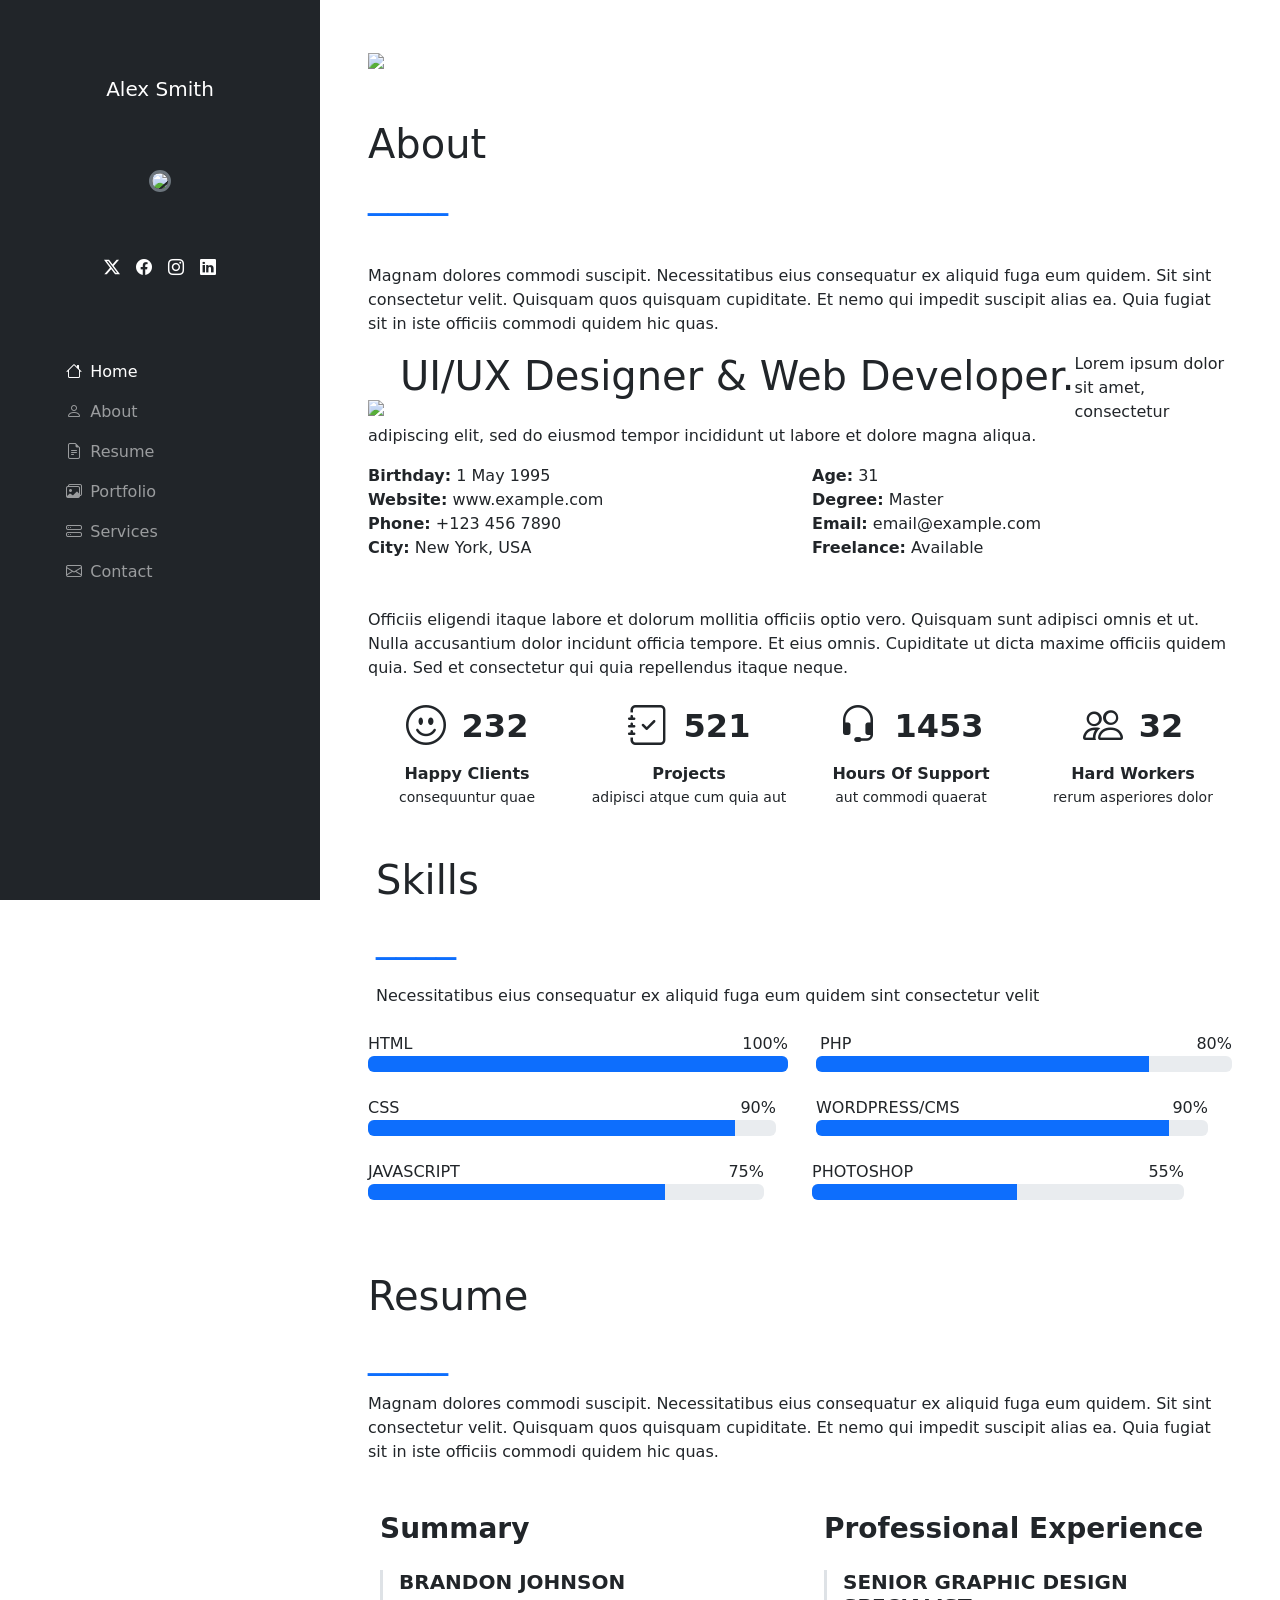
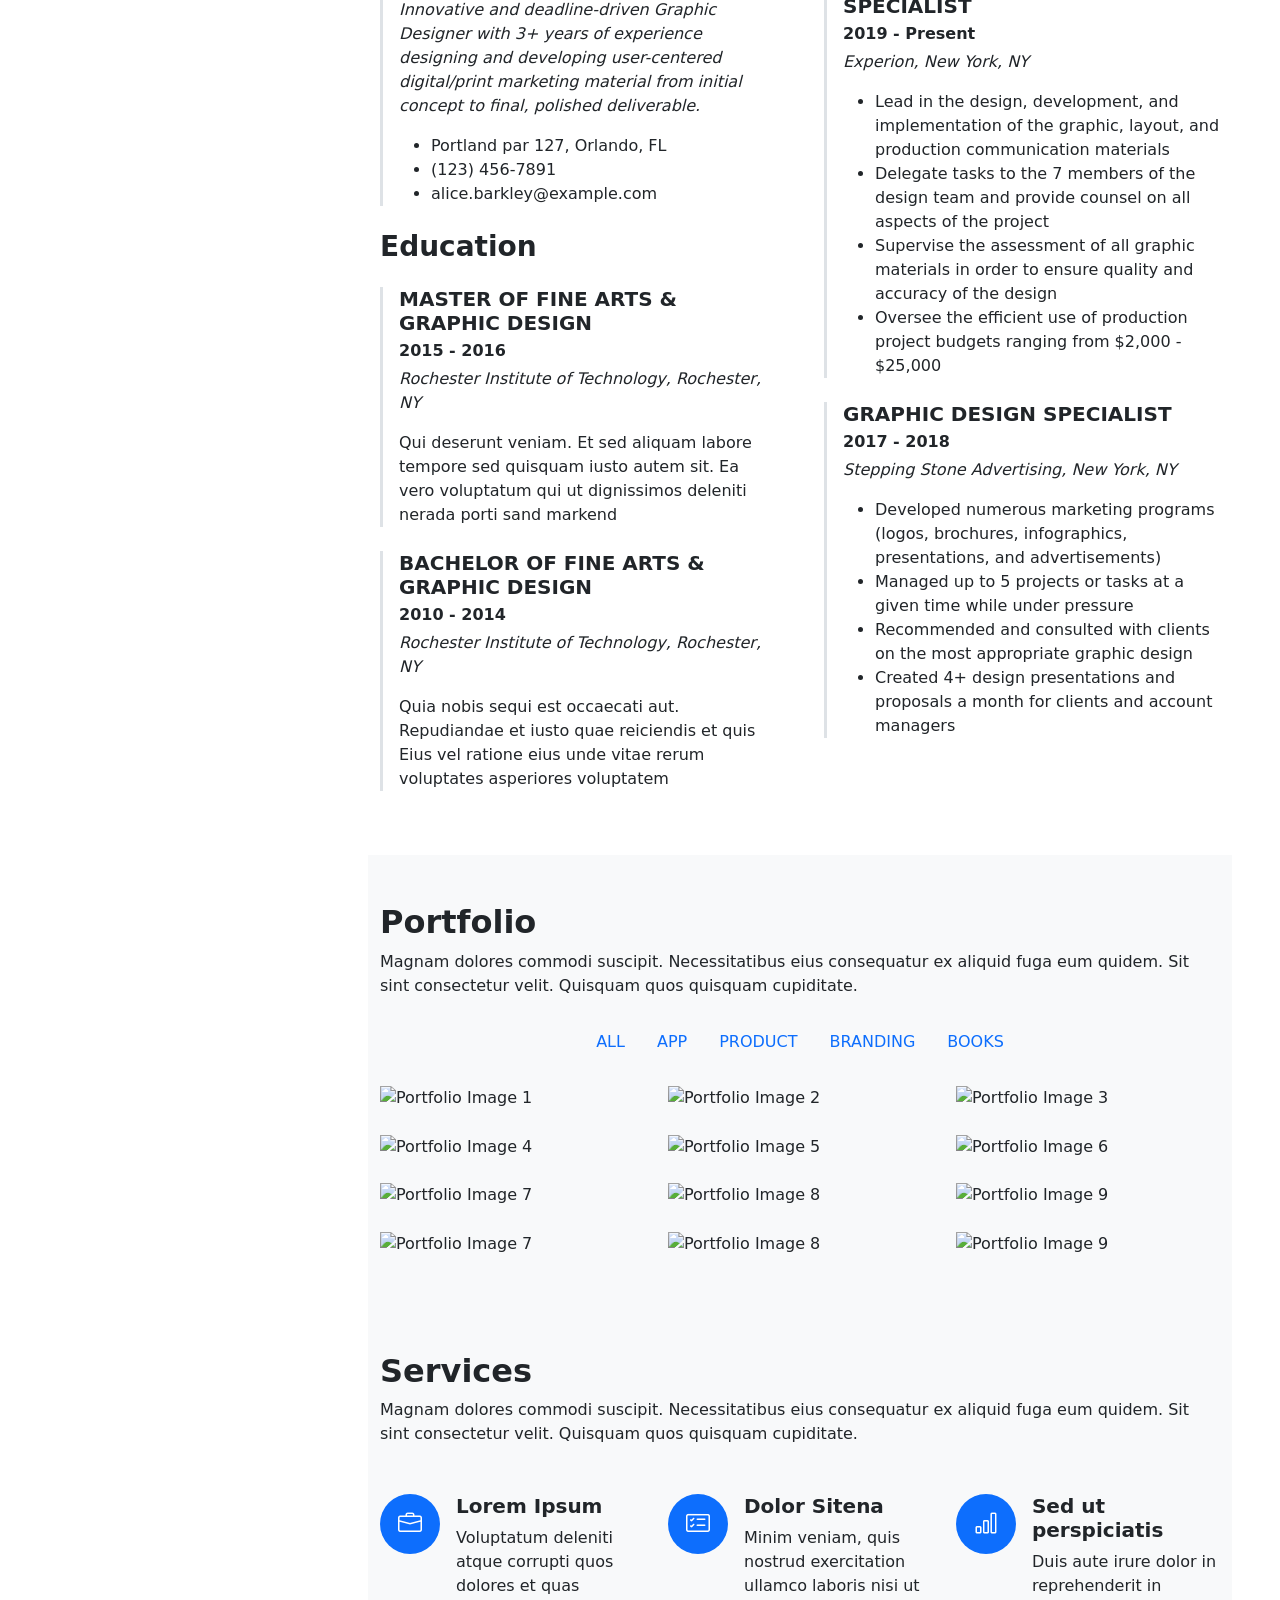
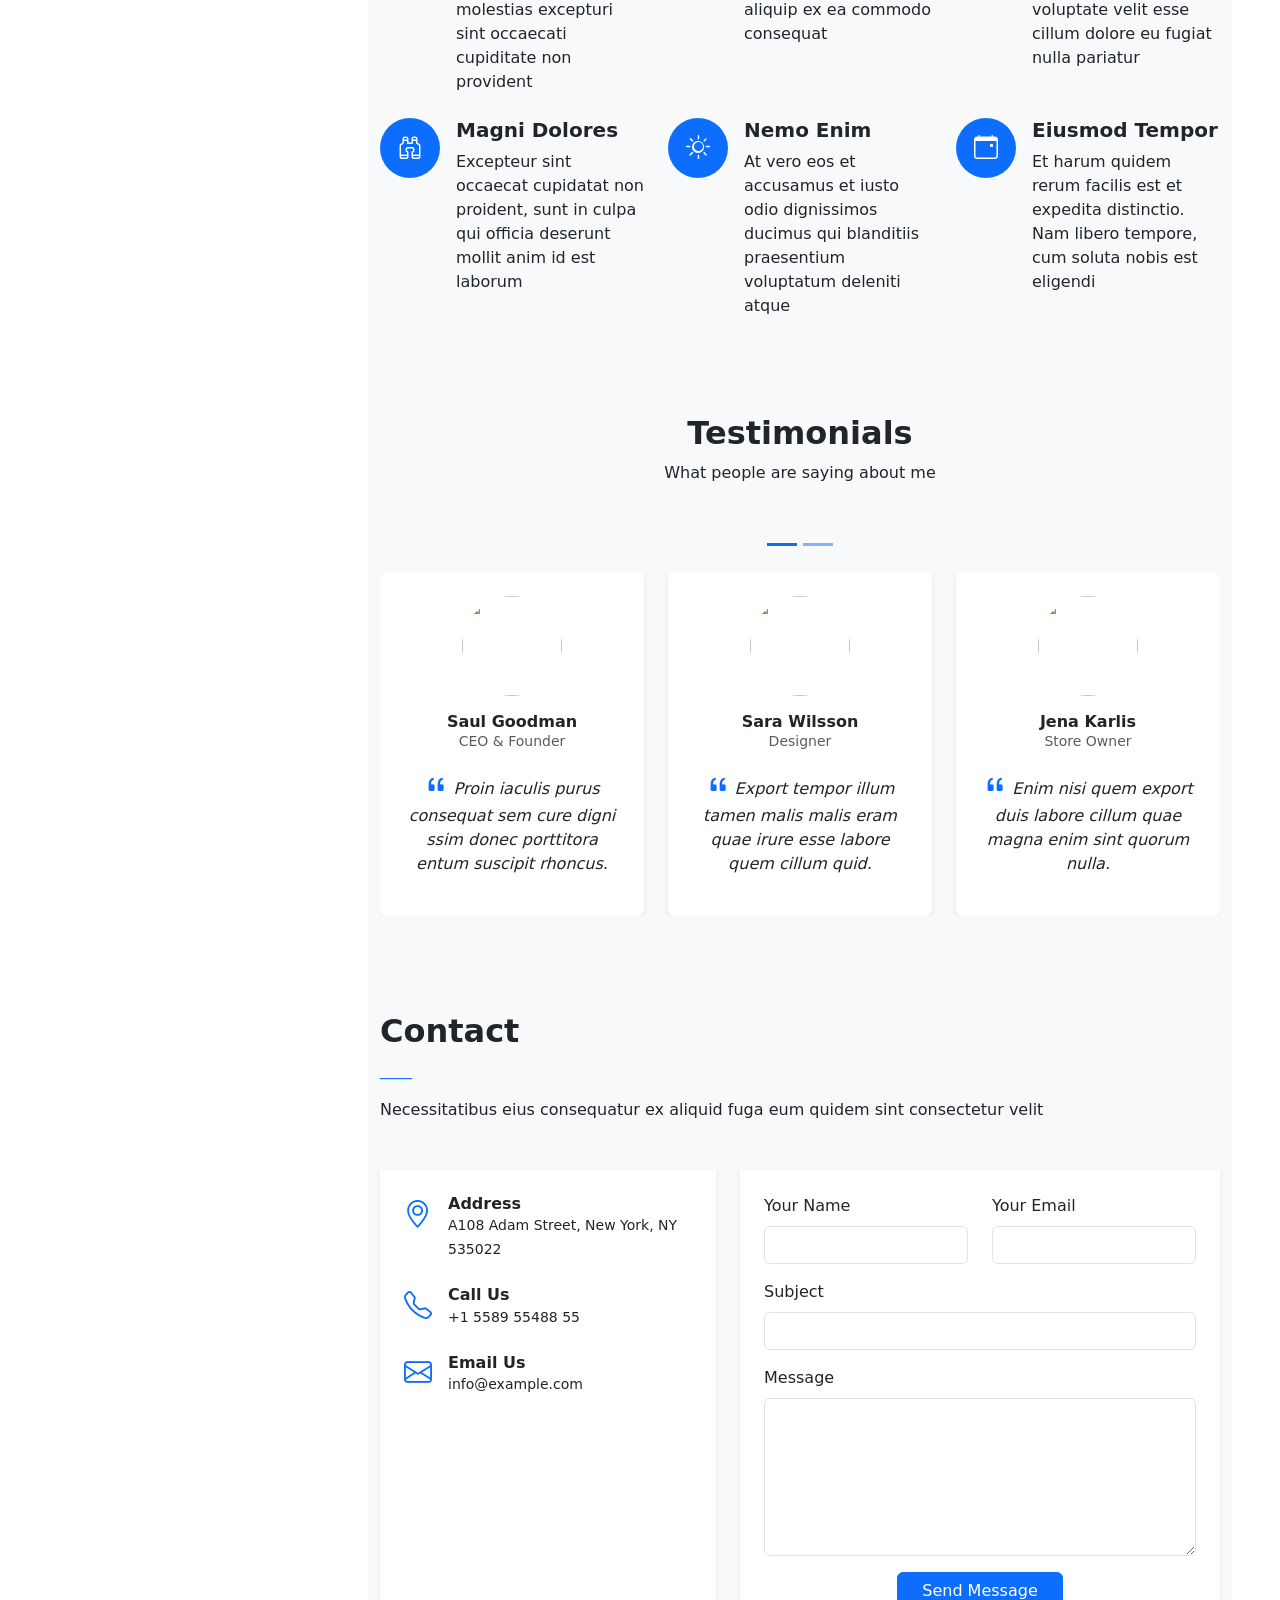
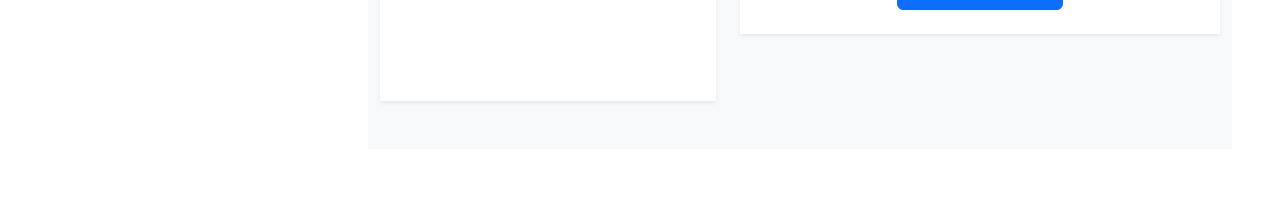
==== index.html @ 9febc0ba "Add files via upload" ====
<!DOCTYPE html>
<html lang="en">

<head>
    <meta charset="UTF-8">
    <meta name="viewport" content="width=device-width, initial-scale=1">

    <title>Responsive Sidebar</title>

    <link href="https://cdn.jsdelivr.net/npm/bootstrap@5.3.3/dist/css/bootstrap.min.css" rel="stylesheet">
    <link href="https://cdn.jsdelivr.net/npm/bootstrap-icons@1.11.3/font/bootstrap-icons.css" rel="stylesheet">

    <script src="https://cdn.jsdelivr.net/npm/bootstrap@5.3.3/dist/js/bootstrap.bundle.min.js"></script>
</head>

<body>

    <div class="container-fluid">

        <div class="row">

            <nav
                class="col-lg-3 col-12 bg-dark navbar navbar-dark navbar-expand-lg flex-lg-column p-4 position-fixed vh-100">

                <a class="h1 navbar-brand m-5" href="#">Alex Smith</a>

                <button class="navbar-toggler" type="button" data-bs-toggle="collapse" data-bs-target="#menu">
                    <span class="navbar-toggler-icon"></span>
                </button>

                <div class="collapse navbar-collapse flex-lg-column mt-3" id="menu">

                    <div class="text-center w-100 mb-3">
                        <img src="./man1.jfif" class="img-fluid rounded-circle border border-3 border-secondary mb-5"
                            width="120">
                    </div>

                    <div class="d-flex justify-content-center gap-3 mb-4">
                        <i class="bi bi-twitter-x text-white"></i>
                        <i class="bi bi-facebook text-white"></i>
                        <i class="bi bi-instagram text-white"></i>
                        <i class="bi bi-linkedin text-white"></i>
                    </div>

                    <ul class="navbar-nav flex-column w-100 m-5">

                        <li class="nav-item">
                            <a class="nav-link active" href="#">
                                <i class="bi bi-house me-2"></i>Home
                            </a>
                        </li>

                        <li class="nav-item">
                            <a class="nav-link" href="#section1">
                                <i class="bi bi-person me-2"></i>About
                            </a>
                        </li>

                        <li class="nav-item">
                            <a class="nav-link" href="#section2">
                                <i class="bi bi-file-earmark-text me-2"></i>Resume
                            </a>
                        </li>

                        <li class="nav-item">
                            <a class="nav-link" href="#section3">
                                <i class="bi bi-images me-2"></i>Portfolio
                            </a>
                        </li>

                        <li class="nav-item">
                            <a class="nav-link" href="#section4">
                                <i class="bi bi-hdd-stack me-2"></i>Services
                            </a>
                        </li>

                        <li class="nav-item">
                            <a class="nav-link" href="#section5">
                                <i class="bi bi-envelope me-2 mb-5"></i>Contact
                            </a>
                        </li>

                    </ul>

                </div>
            </nav>

            <div class="col-lg-9 offset-lg-3 col-12 p-5">
                <img src="./man1.jfif" class="w-100">
                <div class="col h1 mb-0 mt-5" id="section1">About</div>
                <div class="text-primary h1 mt-0">____</div>
                <p class="mt-5">Magnam dolores commodi suscipit. Necessitatibus eius consequatur ex aliquid fuga eum
                    quidem. Sit sint consectetur velit. Quisquam quos quisquam cupiditate. Et nemo qui impedit suscipit
                    alias ea. Quia fugiat sit in iste officiis commodi quidem hic quas.</p>
                <div class="container"></div>
                <img src="./man1.jfif" class="mt-5 me-3" style="float:left">
                <div class=" h1" style="float:left">UI/UX Designer & Web Developer.</div>
                <p>Lorem ipsum dolor sit amet, consectetur adipiscing elit, sed do eiusmod tempor incididunt ut labore
                    et dolore magna aliqua.</p>
                <div class="row">
                    <div class="col"><b>Birthday:</b> 1 May 1995</div>
                    <div class="col"><b>Age:</b> 31</div>
                </div>
                <div class="row">
                    <div class="col"><b>Website:</b> www.example.com</div>
                    <div class="col"><b>Degree:</b> Master</div>
                </div>
                <div class="row">
                    <div class="col"><b>Phone:</b> +123 456 7890</div>
                    <div class="col"><b>Email:</b> email@example.com</div>
                </div>
                <div class="row">
                    <div class="col mb-5"><b>City:</b> New York, USA</div>
                    <div class="col"><b>Freelance:</b> Available</div>
                </div>
                <p class="justify-content-end">Officiis eligendi itaque labore et dolorum mollitia officiis optio vero.
                    Quisquam sunt adipisci omnis et ut. Nulla accusantium dolor incidunt officia tempore. Et eius omnis.
                    Cupiditate ut dicta maxime officiis quidem quia. Sed et consectetur qui quia repellendus itaque
                    neque.</p>
                <div class="row text-center g-4">
                    <div class="col-12 col-sm-6 col-lg-3">
                        <div class="d-flex align-items-center justify-content-center mb-2">
                            <i class="bi bi-emoji-smile fs-1 me-3"></i>
                            <h2 class="mb-0 fw-bold">232</h2>
                        </div>
                        <h6 class="fw-semibold mb-1">Happy Clients</h6>
                        <p class="mb-0 small">consequuntur quae</p>
                    </div>
                    <div class="col-12 col-sm-6 col-lg-3">
                        <div class="d-flex align-items-center justify-content-center mb-2">
                            <i class="bi bi-journal-check fs-1 me-3"></i>
                            <h2 class="mb-0 fw-bold">521</h2>
                        </div>
                        <h6 class="fw-semibold mb-1">Projects</h6>
                        <p class="mb-0 small">adipisci atque cum quia aut</p>
                    </div>
                    <div class="col-12 col-sm-6 col-lg-3">
                        <div class="d-flex align-items-center justify-content-center mb-2">
                            <i class="bi bi-headset fs-1 me-3"></i>
                            <h2 class="mb-0 fw-bold">1453</h2>
                        </div>
                        <h6 class="fw-semibold mb-1">Hours Of Support</h6>
                        <p class="mb-0 small">aut commodi quaerat</p>
                    </div>
                    <div class="col-12 col-sm-6 col-lg-3">
                        <div class="d-flex align-items-center justify-content-center mb-2">
                            <i class="bi bi-people fs-1 me-3"></i>
                            <h2 class="mb-0 fw-bold">32</h2>
                        </div>
                        <h6 class="fw-semibold mb-1">Hard Workers</h6>
                        <p class="mb-0 small">rerum asperiores dolor</p>
                    </div>
                    <div class="col my-5">
                        <div class="row h1 ms-2">Skills</div>
                        <div class="row text-primary h1 mt-0 ms-2">____</div>
                        <p class="row ms-2 my-4">Necessitatibus eius consequatur ex aliquid fuga eum quidem sint
                            consectetur velit</p>
                        <div class="row">
                            <div class="mb-4 col">
                                <div class="d-flex justify-content-between">
                                    <span>HTML</span>
                                    <span>100%</span>
                                </div>
                                <div class="progress">
                                    <div class="progress-bar" role="progressbar" style="width: 100%"></div>
                                </div>
                            </div>
                            <div class="mb-4 col">
                                <div class="d-flex justify-content-between">
                                    <span class="ms-2">PHP</span>
                                    <span>80%</span>
                                </div>
                                <div class="progress ms-1">
                                    <div class="progress-bar" role="progressbar" style="width: 80%"></div>
                                </div>
                            </div>
                            <div class="row">
                                <div class="mb-4 col">
                                    <div class="d-flex justify-content-between">
                                        <span>CSS</span>
                                        <span>90%</span>
                                    </div>
                                    <div class="progress">
                                        <div class="progress-bar" role="progressbar" style="width: 90%"></div>
                                    </div>
                                </div>
                                <div class="mb-4 col">
                                    <div class="d-flex justify-content-between">
                                        <span class="ms-3">WORDPRESS/CMS</span>
                                        <span>90%</span>
                                    </div>
                                    <div class="progress ms-3">
                                        <div class="progress-bar" role="progressbar" style="width: 90%"></div>
                                    </div>
                                </div>
                                <div class="row">
                                    <div class="mb-4 col">
                                        <div class="d-flex justify-content-between">
                                            <span>JAVASCRIPT</span>
                                            <span>75%</span>
                                        </div>
                                        <div class="progress">
                                            <div class="progress-bar" role="progressbar" style="width: 75%"></div>
                                        </div>
                                    </div>
                                    <div class="mb-4 col">
                                        <div class="d-flex justify-content-between">
                                            <span class="ms-4">PHOTOSHOP</span>
                                            <span>55%</span>
                                        </div>
                                        <div class="progress ms-4">
                                            <div class="progress-bar" role="progressbar" style="width: 55%"></div>
                                        </div>
                                    </div>
                                </div>
                            </div>
                        </div>
                    </div>
                </div>
                <div class="h1" id="section2">Resume</div>
                <div class="h1 text-primary">____</div>
                <div class="mt-3">Magnam dolores commodi suscipit. Necessitatibus eius consequatur ex aliquid fuga eum
                    quidem. Sit sint consectetur velit. Quisquam quos quisquam cupiditate. Et nemo qui impedit suscipit
                    alias ea. Quia fugiat sit in iste officiis commodi quidem hic quas.</div>
                <section class="py-5">
                    <div class="container">

                        <div class="row g-5">

                            <div class="col-lg-6">

                                <h3 class="fw-bold mb-4">Summary</h3>

                                <div class="border-start border-3 ps-3 mb-4">
                                    <h5 class="fw-bold mb-1">BRANDON JOHNSON</h5>
                                    <p class="fst-italic">
                                        Innovative and deadline-driven Graphic Designer with 3+ years of experience
                                        designing
                                        and developing user-centered digital/print marketing material from initial
                                        concept to final,
                                        polished deliverable.
                                    </p>
                                    <ul class="mb-0">
                                        <li>Portland par 127, Orlando, FL</li>
                                        <li>(123) 456-7891</li>
                                        <li>alice.barkley@example.com</li>
                                    </ul>
                                </div>

                                <h3 class="fw-bold mb-4">Education</h3>

                                <div class="border-start border-3 ps-3 mb-4">
                                    <h5 class="fw-bold mb-1">MASTER OF FINE ARTS & GRAPHIC DESIGN</h5>
                                    <p class="fw-semibold mb-1">2015 - 2016</p>
                                    <p class="fst-italic">Rochester Institute of Technology, Rochester, NY</p>
                                    <p>
                                        Qui deserunt veniam. Et sed aliquam labore tempore sed quisquam iusto autem sit.
                                        Ea vero voluptatum qui ut dignissimos deleniti nerada porti sand markend
                                    </p>
                                </div>

                                <div class="border-start border-3 ps-3">
                                    <h5 class="fw-bold mb-1">BACHELOR OF FINE ARTS & GRAPHIC DESIGN</h5>
                                    <p class="fw-semibold mb-1">2010 - 2014</p>
                                    <p class="fst-italic">Rochester Institute of Technology, Rochester, NY</p>
                                    <p>
                                        Quia nobis sequi est occaecati aut. Repudiandae et iusto quae reiciendis et quis
                                        Eius vel ratione eius unde vitae rerum voluptates asperiores voluptatem
                                    </p>
                                </div>

                            </div>

                            <div class="col-lg-6">

                                <h3 class="fw-bold mb-4">Professional Experience</h3>

                                <div class="border-start border-3 ps-3 mb-4">
                                    <h5 class="fw-bold mb-1">SENIOR GRAPHIC DESIGN SPECIALIST</h5>
                                    <p class="fw-semibold mb-1">2019 - Present</p>
                                    <p class="fst-italic">Experion, New York, NY</p>
                                    <ul>
                                        <li>Lead in the design, development, and implementation of the graphic, layout,
                                            and production communication materials</li>
                                        <li>Delegate tasks to the 7 members of the design team and provide counsel on
                                            all aspects of the project</li>
                                        <li>Supervise the assessment of all graphic materials in order to ensure quality
                                            and accuracy of the design</li>
                                        <li>Oversee the efficient use of production project budgets ranging from $2,000
                                            - $25,000</li>
                                    </ul>
                                </div>

                                <div class="border-start border-3 ps-3">
                                    <h5 class="fw-bold mb-1">GRAPHIC DESIGN SPECIALIST</h5>
                                    <p class="fw-semibold mb-1">2017 - 2018</p>
                                    <p class="fst-italic">Stepping Stone Advertising, New York, NY</p>
                                    <ul>
                                        <li>Developed numerous marketing programs (logos, brochures, infographics,
                                            presentations, and advertisements)</li>
                                        <li>Managed up to 5 projects or tasks at a given time while under pressure</li>
                                        <li>Recommended and consulted with clients on the most appropriate graphic
                                            design</li>
                                        <li>Created 4+ design presentations and proposals a month for clients and
                                            account managers</li>
                                    </ul>
                                </div>

                            </div>

                        </div>

                    </div>
                </section>
                <section class="py-5 bg-light">
                    <div class="container">

                        <div class="mb-4">
                            <h2 class="fw-bold" id="section3">Portfolio</h2>
                            <p>
                                Magnam dolores commodi suscipit. Necessitatibus eius consequatur ex aliquid fuga eum
                                quidem.
                                Sit sint consectetur velit. Quisquam quos quisquam cupiditate.
                            </p>
                        </div>

                        <ul class="nav justify-content-center mb-4">
                            <li class="nav-item"><a class="nav-link active"
                                    href="https://www.bing.com/images/search?q=google+images&form=HDRSC3&first=1">ALL</a>
                            </li>
                            <li class="nav-item"><a class="nav-link" href="#">APP</a></li>
                            <li class="nav-item"><a class="nav-link" href="#">PRODUCT</a></li>
                            <li class="nav-item"><a class="nav-link" href="#">BRANDING</a></li>
                            <li class="nav-item"><a class="nav-link" href="#">BOOKS</a></li>
                        </ul>

                        <div class="row g-4">

                            <div class="col-12 col-md-6 col-lg-4">
                                <img src="./phone.jpg" class="img-fluid" alt="Portfolio Image 1">
                            </div>

                            <div class="col-12 col-md-6 col-lg-4">
                                <img src="./watch.jfif" class="img-fluid" alt="Portfolio Image 2">
                            </div>

                            <div class="col-12 col-md-6 col-lg-4">
                                <img src="./cosmetic.jfif" class="img-fluid" alt="Portfolio Image 3">
                            </div>

                            <div class="col-12 col-md-6 col-lg-4">
                                <img src="book2.jfif" class="img-fluid" alt="Portfolio Image 4">
                            </div>

                            <div class="col-12 col-md-6 col-lg-4">
                                <img src="phone2.jfif" class="img-fluid" alt="Portfolio Image 5">
                            </div>

                            <div class="col-12 col-md-6 col-lg-4">
                                <img src="camera.jfif" class="img-fluid" alt="Portfolio Image 6">
                            </div>

                            <div class="col-12 col-md-6 col-lg-4">
                                <img src="cosmetic2.jfif" class="img-fluid" alt="Portfolio Image 7">
                            </div>

                            <div class="col-12 col-md-6 col-lg-4">
                                <img src="./man1.jfif" class="img-fluid" alt="Portfolio Image 8">
                            </div>

                            <div class="col-12 col-md-6 col-lg-4">
                                <img src="phone2.jfif" class="img-fluid" alt="Portfolio Image 9">
                            </div>

                            <div class="col-12 col-md-6 col-lg-4">
                                <img src="./daisy.jpg" class="img-fluid" alt="Portfolio Image 7">
                            </div>

                            <div class="col-12 col-md-6 col-lg-4">
                                <img src="man.jfif" class="img-fluid" alt="Portfolio Image 8">
                            </div>

                            <div class="col-12 col-md-6 col-lg-4">
                                <img src="phone3.jfif" class="img-fluid" alt="Portfolio Image 9">
                            </div>

                        </div>

                    </div>
                </section>
                <section class="py-5 bg-light">
                    <div class="container">

                        <div class="mb-5">
                            <h2 class="fw-bold" id="section4">Services</h2>
                            <p>
                                Magnam dolores commodi suscipit. Necessitatibus eius consequatur ex aliquid fuga eum
                                quidem.
                                Sit sint consectetur velit. Quisquam quos quisquam cupiditate.
                            </p>
                        </div>

                        <div class="row g-4">

                            <div class="col-12 col-md-6 col-lg-4">
                                <div class="d-flex">
                                    <div class="me-3">
                                        <div class="d-flex align-items-center justify-content-center rounded-circle bg-primary text-white"
                                            style="width:60px; height:60px;">
                                            <i class="bi bi-briefcase fs-4"></i>
                                        </div>
                                    </div>
                                    <div>
                                        <h5 class="fw-bold">Lorem Ipsum</h5>
                                        <p class="mb-0">
                                            Voluptatum deleniti atque corrupti quos dolores et quas molestias excepturi
                                            sint occaecati cupiditate non provident
                                        </p>
                                    </div>
                                </div>
                            </div>

                            <div class="col-12 col-md-6 col-lg-4">
                                <div class="d-flex">
                                    <div class="me-3">
                                        <div class="d-flex align-items-center justify-content-center rounded-circle bg-primary text-white"
                                            style="width:60px; height:60px;">
                                            <i class="bi bi-card-checklist fs-4"></i>
                                        </div>
                                    </div>
                                    <div>
                                        <h5 class="fw-bold">Dolor Sitena</h5>
                                        <p class="mb-0">
                                            Minim veniam, quis nostrud exercitation ullamco laboris nisi ut aliquip ex
                                            ea commodo consequat
                                        </p>
                                    </div>
                                </div>
                            </div>

                            <div class="col-12 col-md-6 col-lg-4">
                                <div class="d-flex">
                                    <div class="me-3">
                                        <div class="d-flex align-items-center justify-content-center rounded-circle bg-primary text-white"
                                            style="width:60px; height:60px;">
                                            <i class="bi bi-bar-chart fs-4"></i>
                                        </div>
                                    </div>
                                    <div>
                                        <h5 class="fw-bold">Sed ut perspiciatis</h5>
                                        <p class="mb-0">
                                            Duis aute irure dolor in reprehenderit in voluptate velit esse cillum dolore
                                            eu fugiat nulla pariatur
                                        </p>
                                    </div>
                                </div>
                            </div>

                            <div class="col-12 col-md-6 col-lg-4">
                                <div class="d-flex">
                                    <div class="me-3">
                                        <div class="d-flex align-items-center justify-content-center rounded-circle bg-primary text-white"
                                            style="width:60px; height:60px;">
                                            <i class="bi bi-binoculars fs-4"></i>
                                        </div>
                                    </div>
                                    <div>
                                        <h5 class="fw-bold">Magni Dolores</h5>
                                        <p class="mb-0">
                                            Excepteur sint occaecat cupidatat non proident, sunt in culpa qui officia
                                            deserunt mollit anim id est laborum
                                        </p>
                                    </div>
                                </div>
                            </div>

                            <div class="col-12 col-md-6 col-lg-4">
                                <div class="d-flex">
                                    <div class="me-3">
                                        <div class="d-flex align-items-center justify-content-center rounded-circle bg-primary text-white"
                                            style="width:60px; height:60px;">
                                            <i class="bi bi-brightness-high fs-4"></i>
                                        </div>
                                    </div>
                                    <div>
                                        <h5 class="fw-bold">Nemo Enim</h5>
                                        <p class="mb-0">
                                            At vero eos et accusamus et iusto odio dignissimos ducimus qui blanditiis
                                            praesentium voluptatum deleniti atque
                                        </p>
                                    </div>
                                </div>
                            </div>

                            <div class="col-12 col-md-6 col-lg-4">
                                <div class="d-flex">
                                    <div class="me-3">
                                        <div class="d-flex align-items-center justify-content-center rounded-circle bg-primary text-white"
                                            style="width:60px; height:60px;">
                                            <i class="bi bi-calendar-event fs-4"></i>
                                        </div>
                                    </div>
                                    <div>
                                        <h5 class="fw-bold">Eiusmod Tempor</h5>
                                        <p class="mb-0">
                                            Et harum quidem rerum facilis est et expedita distinctio. Nam libero
                                            tempore, cum soluta nobis est eligendi
                                        </p>
                                    </div>
                                </div>
                            </div>

                        </div>

                    </div>
                </section>
                <section class="py-5 bg-light">
                    <div class="container">

                        <div class="text-center mb-5">
                            <h2 class="fw-bold">Testimonials</h2>
                            <p>What people are saying about me</p>
                        </div>

                        <div id="testimonialCarousel" class="carousel slide" data-bs-ride="carousel">

                            <div class="carousel-indicators position-static mt-4">
                                <button type="button" data-bs-target="#testimonialCarousel" data-bs-slide-to="0"
                                    class="active bg-primary" aria-current="true" aria-label="Slide 1"></button>

                                <button type="button" data-bs-target="#testimonialCarousel" data-bs-slide-to="1"
                                    class="bg-primary" aria-label="Slide 2"></button>
                            </div>

                            <div class="carousel-inner">

                                <div class="carousel-item active">
                                    <div class="row g-4">

                                        <div class="col-12 col-md-6 col-lg-4">
                                            <div class="card border-0 shadow-sm h-100 text-center p-4">
                                                <img src="https://randomuser.me/api/portraits/men/32.jpg"
                                                    class="rounded-circle mx-auto mb-3" width="100" height="100" alt="">
                                                <h6 class="fw-bold mb-0">Saul Goodman</h6>
                                                <small class="text-muted d-block mb-3">CEO & Founder</small>
                                                <p class="fst-italic">
                                                    <i class="bi bi-quote text-primary fs-4"></i>
                                                    Proin iaculis purus consequat sem cure digni ssim donec porttitora
                                                    entum suscipit rhoncus.
                                                </p>
                                            </div>
                                        </div>

                                        <div class="col-12 col-md-6 col-lg-4">
                                            <div class="card border-0 shadow-sm h-100 text-center p-4">
                                                <img src="https://randomuser.me/api/portraits/women/44.jpg"
                                                    class="rounded-circle mx-auto mb-3" width="100" height="100" alt="">
                                                <h6 class="fw-bold mb-0">Sara Wilsson</h6>
                                                <small class="text-muted d-block mb-3">Designer</small>
                                                <p class="fst-italic">
                                                    <i class="bi bi-quote text-primary fs-4"></i>
                                                    Export tempor illum tamen malis malis eram quae irure esse labore
                                                    quem cillum quid.
                                                </p>
                                            </div>
                                        </div>

                                        <div class="col-12 col-lg-4 d-none d-lg-block">
                                            <div class="card border-0 shadow-sm h-100 text-center p-4">
                                                <img src="https://randomuser.me/api/portraits/women/68.jpg"
                                                    class="rounded-circle mx-auto mb-3" width="100" height="100" alt="">
                                                <h6 class="fw-bold mb-0">Jena Karlis</h6>
                                                <small class="text-muted d-block mb-3">Store Owner</small>
                                                <p class="fst-italic">
                                                    <i class="bi bi-quote text-primary fs-4"></i>
                                                    Enim nisi quem export duis labore cillum quae magna enim sint
                                                    quorum nulla.
                                                </p>
                                            </div>
                                        </div>

                                    </div>
                                </div>

                                <div class="carousel-item">
                                    <div class="row g-4">

                                        <div class="col-12 col-md-6 col-lg-4">
                                            <div class="card border-0 shadow-sm h-100 text-center p-4">
                                                <img src="https://randomuser.me/api/portraits/men/45.jpg"
                                                    class="rounded-circle mx-auto mb-3" width="100" height="100" alt="">
                                                <h6 class="fw-bold mb-0">Matt Brandon</h6>
                                                <small class="text-muted d-block mb-3">Freelancer</small>
                                                <p class="fst-italic">
                                                    <i class="bi bi-quote text-primary fs-4"></i>
                                                    Fugiat enim eram quae cillum dolore dolor amet nulla culpa multos
                                                    export minim.
                                                </p>
                                            </div>
                                        </div>

                                        <div class="col-12 col-md-6 col-lg-4">
                                            <div class="card border-0 shadow-sm h-100 text-center p-4">
                                                <img src="https://randomuser.me/api/portraits/men/12.jpg"
                                                    class="rounded-circle mx-auto mb-3" width="100" height="100" alt="">
                                                <h6 class="fw-bold mb-0">John Larson</h6>
                                                <small class="text-muted d-block mb-3">Entrepreneur</small>
                                                <p class="fst-italic">
                                                    <i class="bi bi-quote text-primary fs-4"></i>
                                                    Quis quorum aliqua sint quem legam fore sunt eram irure aliqua
                                                    veniam.
                                                </p>
                                            </div>
                                        </div>

                                        <div class="col-12 col-lg-4 d-none d-lg-block">
                                            <div class="card border-0 shadow-sm h-100 text-center p-4">
                                                <img src="https://randomuser.me/api/portraits/women/65.jpg"
                                                    class="rounded-circle mx-auto mb-3" width="100" height="100" alt="">
                                                <h6 class="fw-bold mb-0">Anna Smith</h6>
                                                <small class="text-muted d-block mb-3">Manager</small>
                                                <p class="fst-italic">
                                                    <i class="bi bi-quote text-primary fs-4"></i>
                                                    Proin iaculis purus consequat sem cure digni ssim donec
                                                    porttitora entum.
                                                </p>
                                            </div>
                                        </div>

                                    </div>
                                </div>

                            </div>

                        </div>

                    </div>
                </section>
                <section class="py-5 bg-light">
                    <div class="container">

                        <div class="mb-5">
                            <h2 class="fw-bold" id="section5">Contact</h2>
                            <div class="text-primary">____</div>
                            <p class="mt-3">
                                Necessitatibus eius consequatur ex aliquid fuga eum quidem sint consectetur velit
                            </p>
                        </div>

                        <div class="row g-4">

                            <div class="col-lg-5">
                                <div class="bg-white p-4 shadow-sm h-100">

                                    <div class="d-flex mb-4">
                                        <i class="bi bi-geo-alt fs-3 text-primary me-3"></i>
                                        <div>
                                            <h6 class="fw-bold mb-0">Address</h6>
                                            <small>A108 Adam Street, New York, NY 535022</small>
                                        </div>
                                    </div>

                                    <div class="d-flex mb-4">
                                        <i class="bi bi-telephone fs-3 text-primary me-3"></i>
                                        <div>
                                            <h6 class="fw-bold mb-0">Call Us</h6>
                                            <small>+1 5589 55488 55</small>
                                        </div>
                                    </div>

                                    <div class="d-flex mb-4">
                                        <i class="bi bi-envelope fs-3 text-primary me-3"></i>
                                        <div>
                                            <h6 class="fw-bold mb-0">Email Us</h6>
                                            <small>info@example.com</small>
                                        </div>
                                    </div>

                                    <iframe
                                        src="https://maps.google.com/maps?q=New%20York&t=&z=13&ie=UTF8&iwloc=&output=embed"
                                        class="w-100" height="250" loading="lazy">
                                    </iframe>

                                </div>
                            </div>

                            <div class="col-lg-7">
                                <div class="bg-white p-4 shadow-sm">

                                    <form>

                                        <div class="row">
                                            <div class="col-md-6 mb-3">
                                                <label class="form-label">Your Name</label>
                                                <input type="text" class="form-control">
                                            </div>

                                            <div class="col-md-6 mb-3">
                                                <label class="form-label">Your Email</label>
                                                <input type="email" class="form-control">
                                            </div>
                                        </div>

                                        <div class="mb-3">
                                            <label class="form-label">Subject</label>
                                            <input type="text" class="form-control">
                                        </div>

                                        <div class="mb-3">
                                            <label class="form-label">Message</label>
                                            <textarea class="form-control" rows="6"></textarea>
                                        </div>

                                        <div class="text-center">
                                            <button class="btn btn-primary px-4">
                                                Send Message
                                            </button>
                                        </div>

                                    </form>

                                </div>
                            </div>

                        </div>

                    </div>
                </section>
            </div>

</body>

</html>
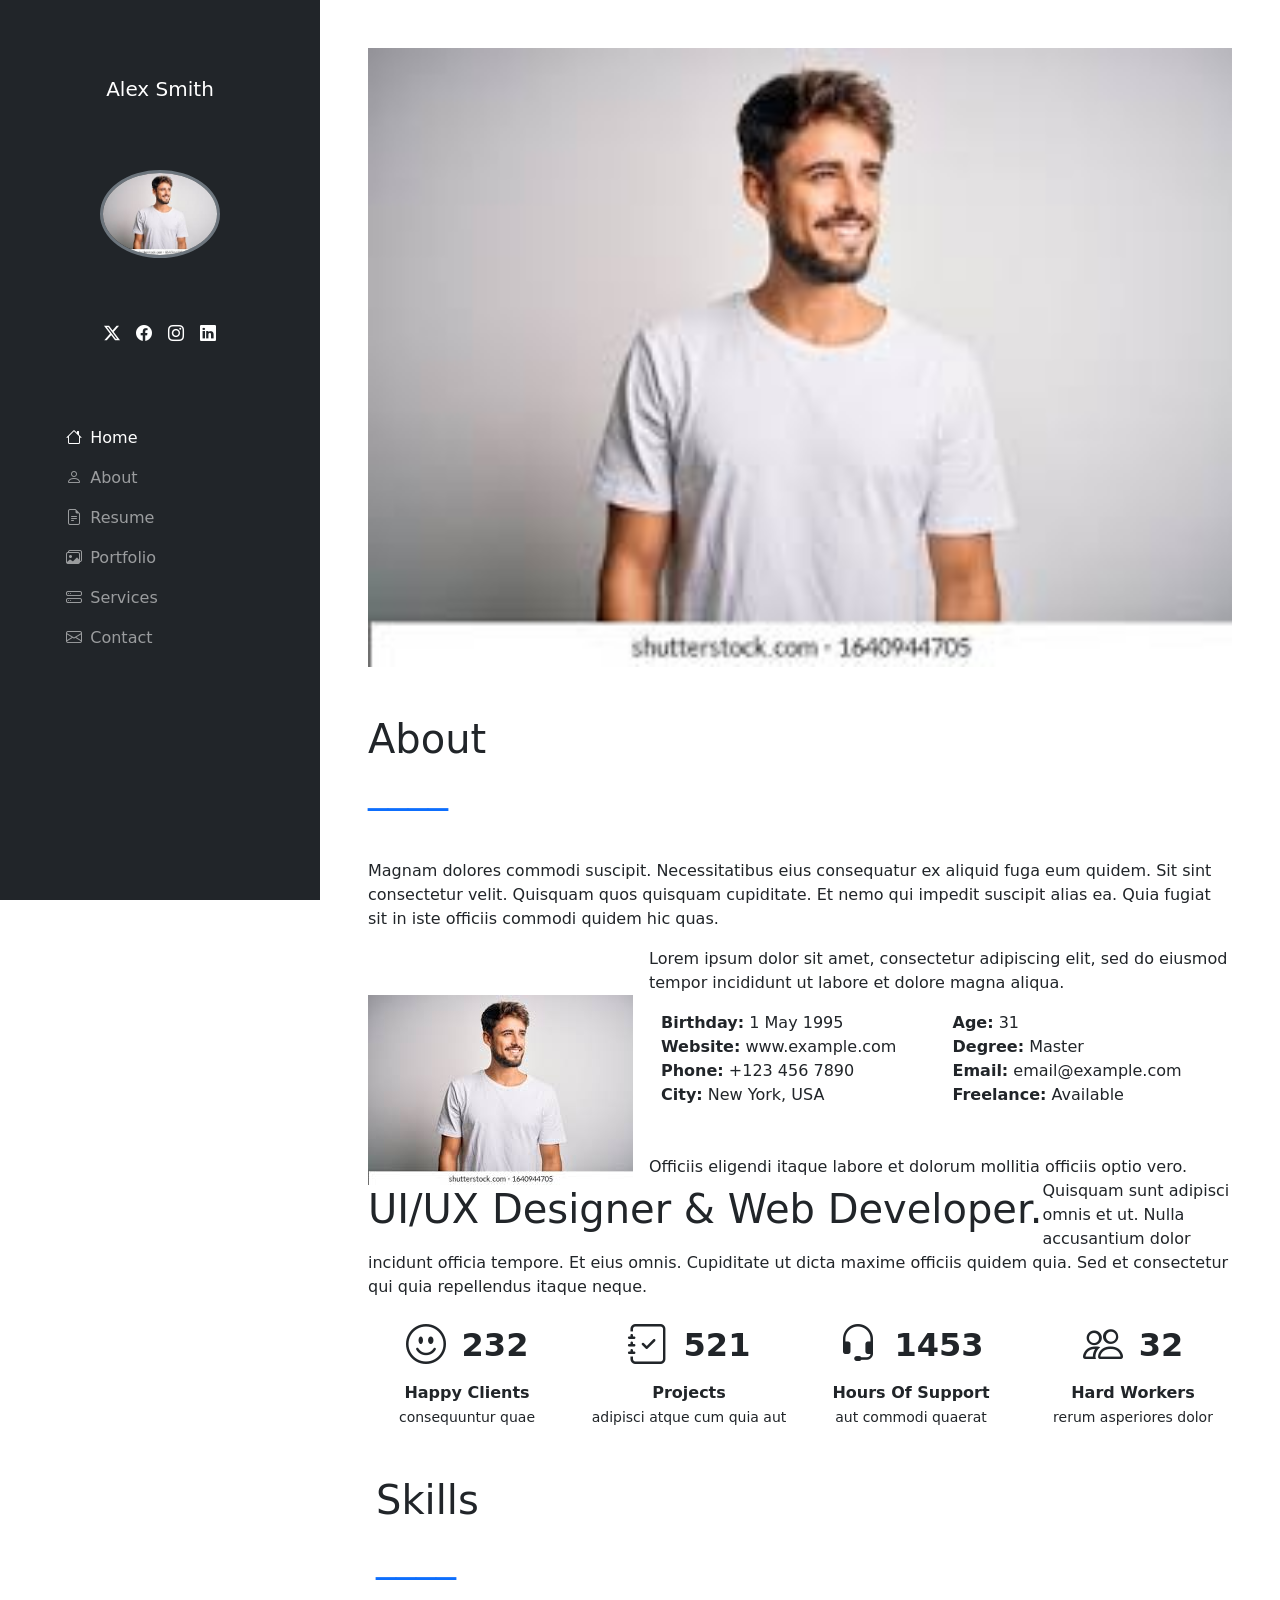
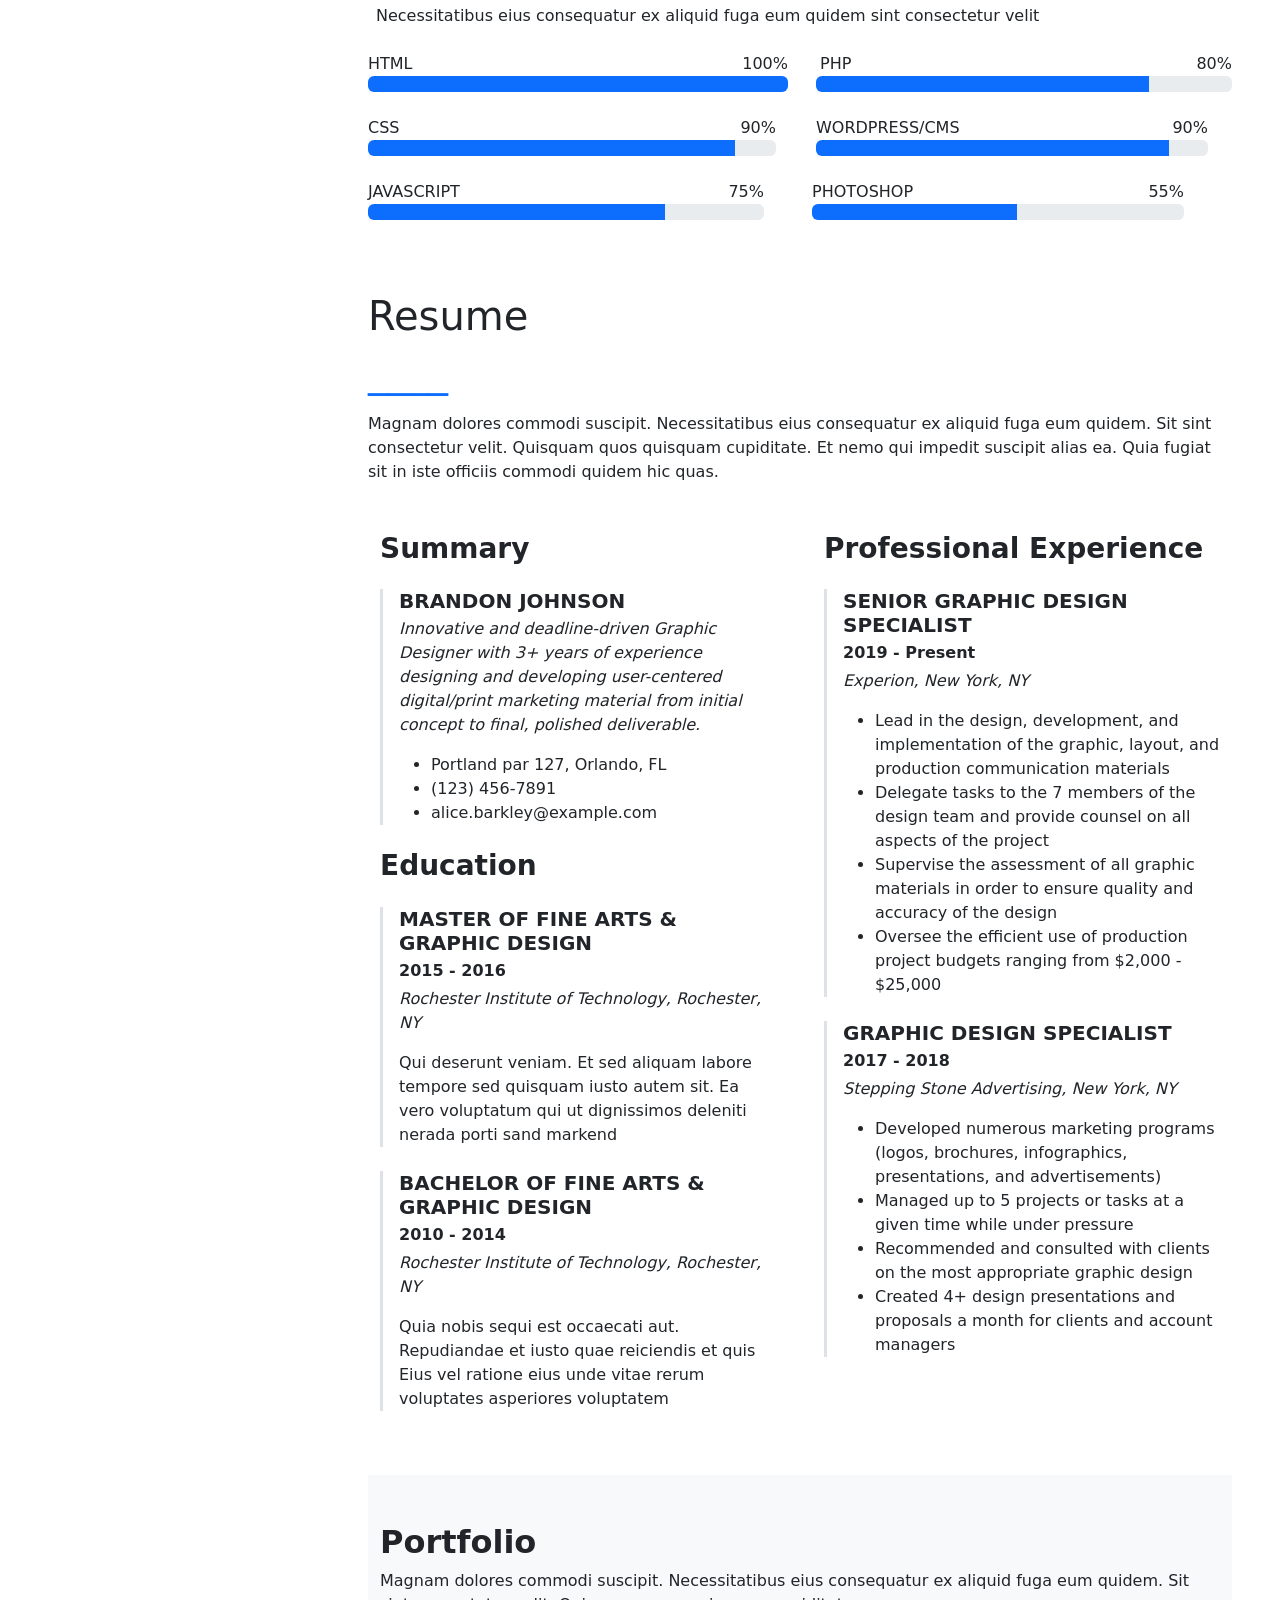
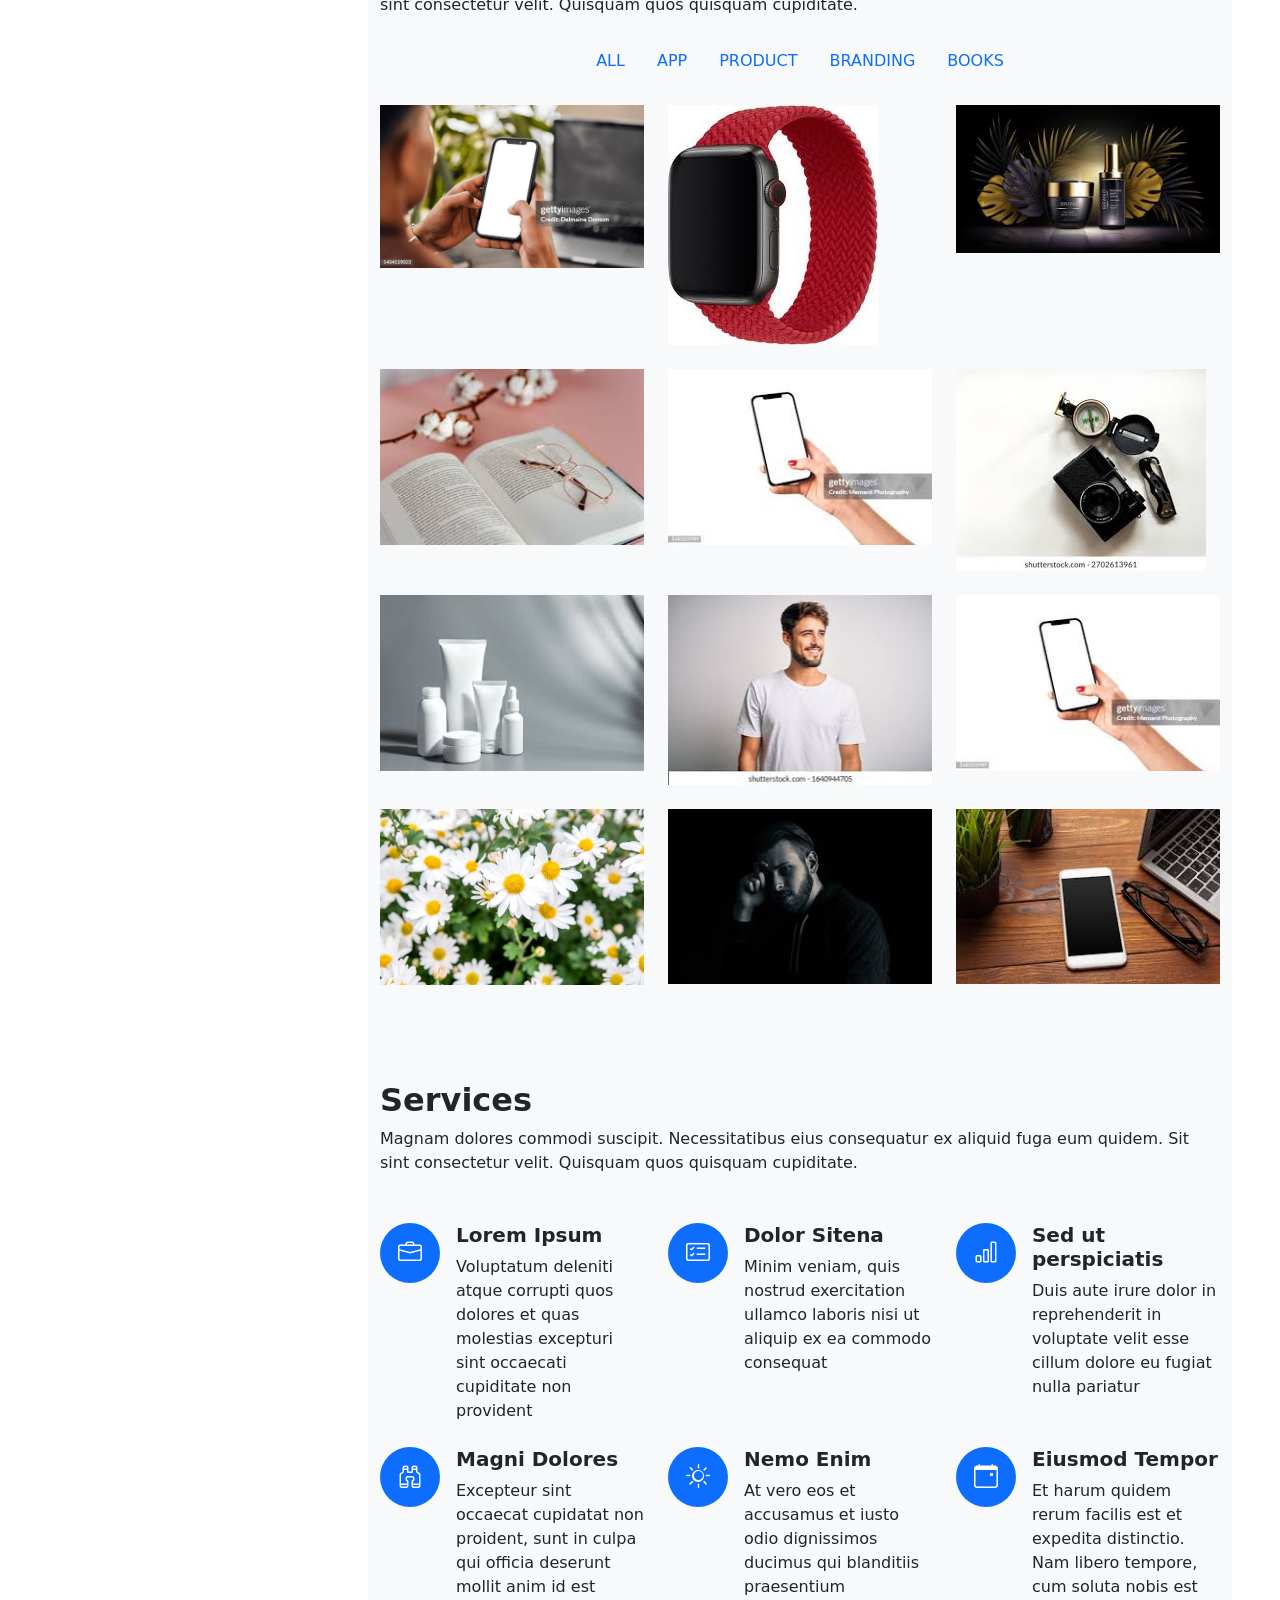
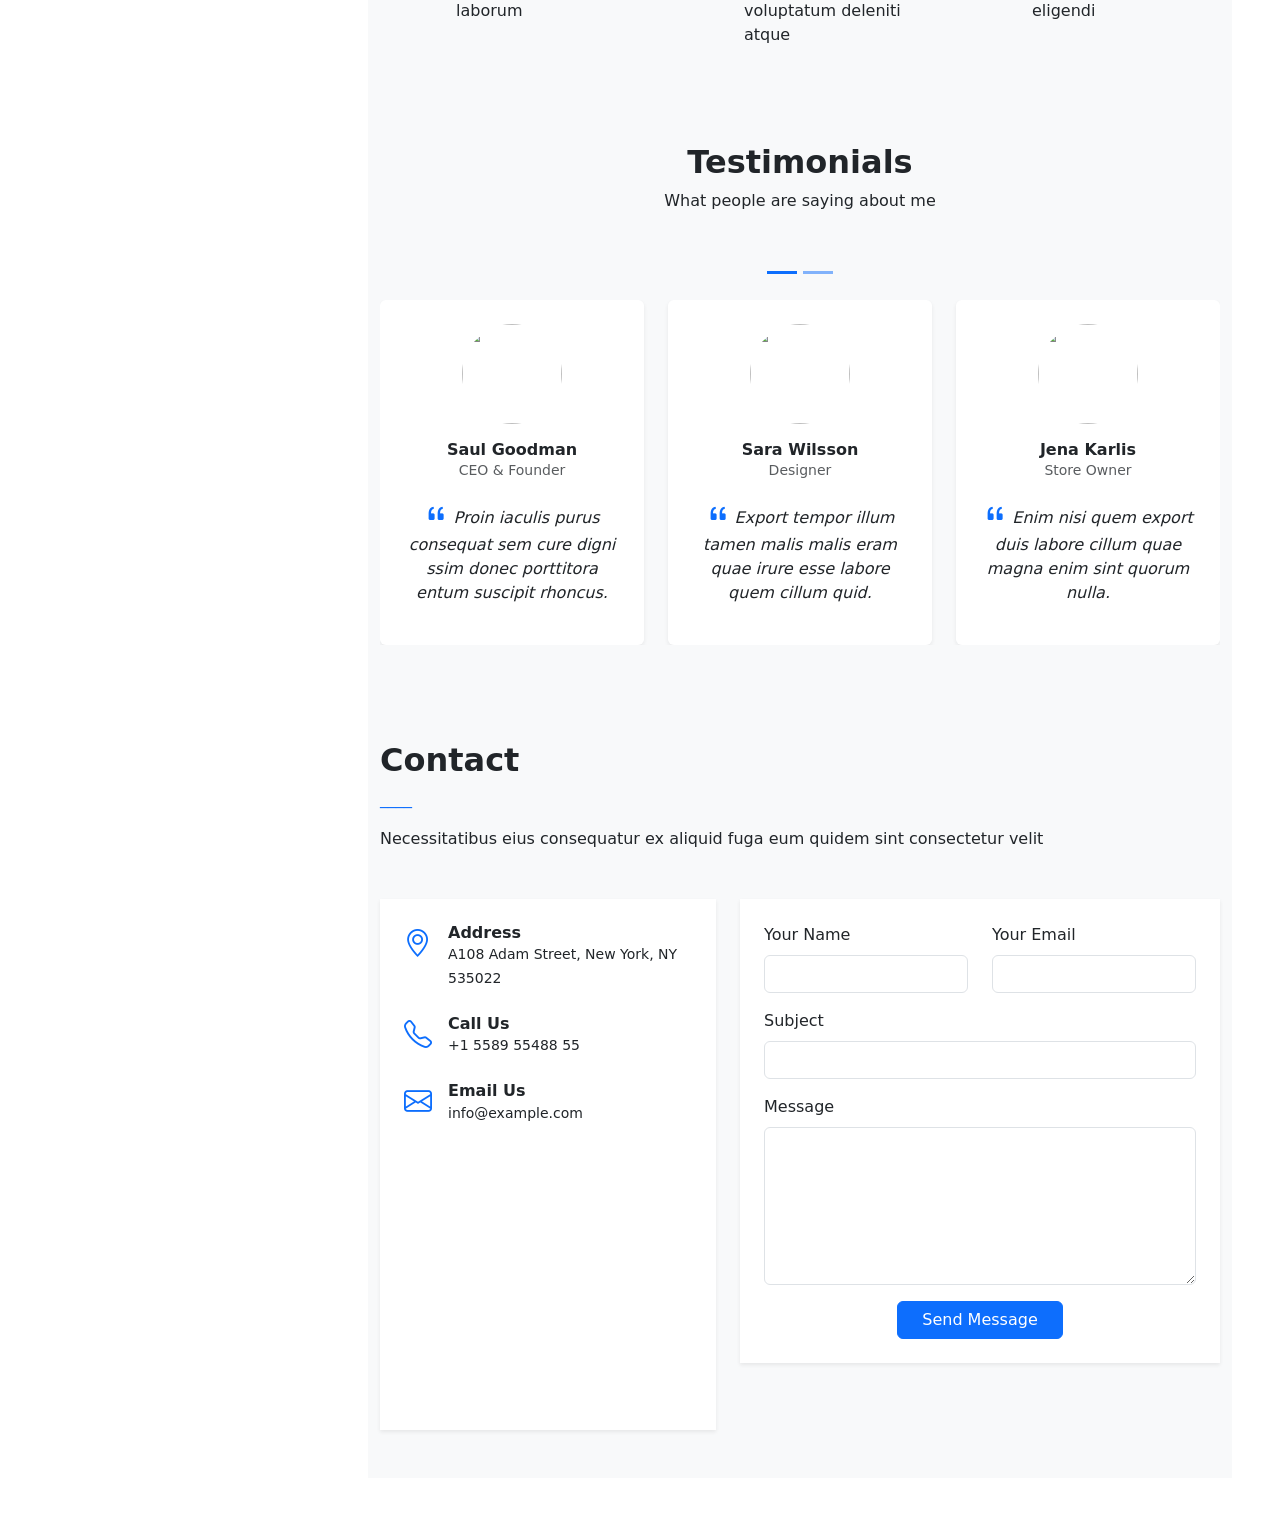
==== commit 2708424a: "Add files via upload" ====
--- a/index.html
+++ b/index.html
@@ -9,7 +9,7 @@
 
     <link href="https://cdn.jsdelivr.net/npm/bootstrap@5.3.3/dist/css/bootstrap.min.css" rel="stylesheet">
     <link href="https://cdn.jsdelivr.net/npm/bootstrap-icons@1.11.3/font/bootstrap-icons.css" rel="stylesheet">
-
+    <link rel="stylesheet" href="style.css">
     <script src="https://cdn.jsdelivr.net/npm/bootstrap@5.3.3/dist/js/bootstrap.bundle.min.js"></script>
 </head>
 
@@ -19,10 +19,9 @@
 
         <div class="row">
 
-            <nav
-                class="col-lg-3 col-12 bg-dark navbar navbar-dark navbar-expand-lg flex-lg-column p-4 position-fixed vh-100">
-
-                <a class="h1 navbar-brand m-5" href="#">Alex Smith</a>
+            <nav class="col-lg-3 col-12 bg-dark navbar navbar-dark navbar-expand-lg flex-lg-column p-4 position-fixed vh-100">
+
+                <a class="h1 navbar-brand m-lg-5 m-0 text-center w-100" href="#">Alex Smith</a>
 
                 <button class="navbar-toggler" type="button" data-bs-toggle="collapse" data-bs-target="#menu">
                     <span class="navbar-toggler-icon"></span>
@@ -42,7 +41,7 @@
                         <i class="bi bi-linkedin text-white"></i>
                     </div>
 
-                    <ul class="navbar-nav flex-column w-100 m-5">
+                    <ul class="navbar-nav flex-column w-100 m-lg-5 m-0">
 
                         <li class="nav-item">
                             <a class="nav-link active" href="#">
--- a/style.css
+++ b/style.css
@@ -0,0 +1,12 @@
+@media (max-width: 991px) {
+
+    nav {
+        position: relative !important;
+        height: auto !important;
+    }
+
+    .col-lg-9 {
+        margin-left: 0 !important;
+    }
+
+}
